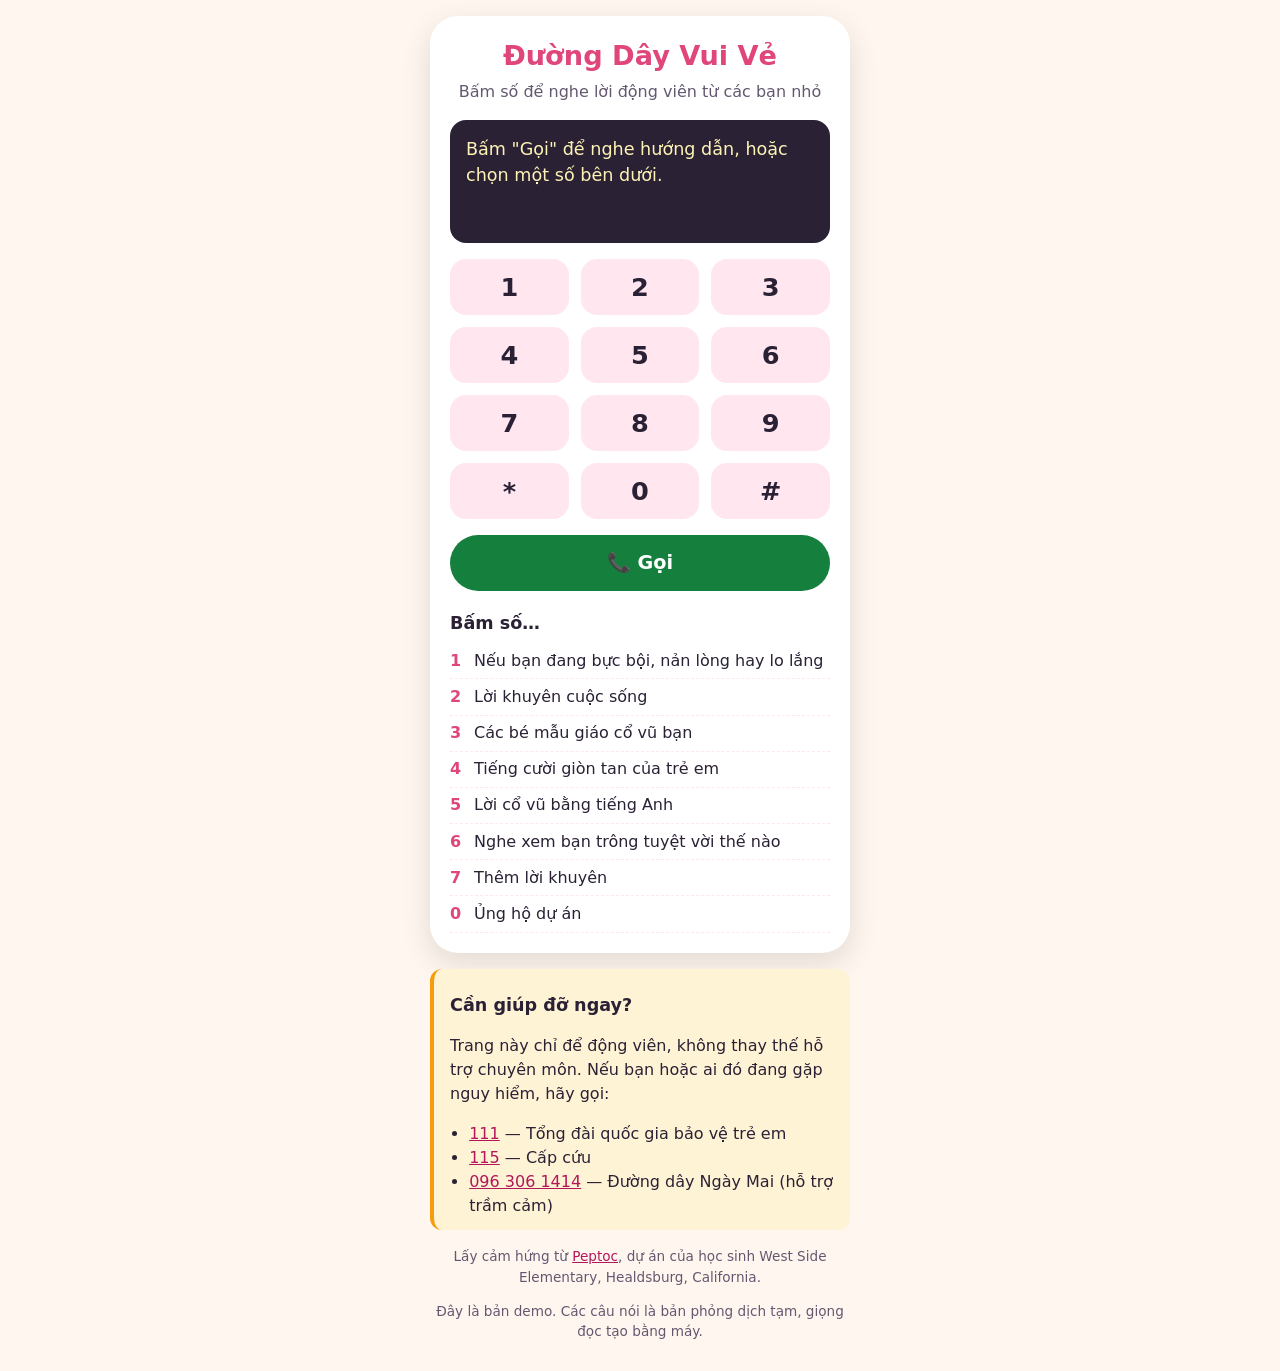
==== web/index.html @ e3908cfa "Tasks 3-4: web UI (html/css/js) and headless smoke test" ====
<!doctype html>
<html lang="vi">
<head>
  <meta charset="utf-8">
  <meta name="viewport" content="width=device-width, initial-scale=1">
  <meta name="description" content="Bấm số để nghe lời động viên từ các bạn nhỏ.">
  <title>Đang tải…</title>
  <link rel="stylesheet" href="style.css">
  <script src="app.js" defer></script>
</head>
<body>
  <main class="phone">
    <header>
      <h1 id="brand">…</h1>
      <p class="tag">Bấm số để nghe lời động viên từ các bạn nhỏ</p>
    </header>

    <div id="screen" class="screen" aria-live="polite">Bấm "Gọi" để nghe hướng dẫn, hoặc chọn một số bên dưới.</div>

    <div id="keypad" class="keypad" role="group" aria-label="Bàn phím số"></div>
    <button id="call" class="call" type="button">📞 Gọi</button>

    <section aria-labelledby="menu-title">
      <h2 id="menu-title">Bấm số…</h2>
      <ol id="menu" class="menu"></ol>
    </section>
  </main>

  <aside class="help" aria-labelledby="help-title">
    <h2 id="help-title">Cần giúp đỡ ngay?</h2>
    <p>Trang này chỉ để động viên, không thay thế hỗ trợ chuyên môn. Nếu bạn hoặc ai đó đang gặp nguy hiểm, hãy gọi:</p>
    <ul id="help"></ul>
  </aside>

  <footer>
    <p>Lấy cảm hứng từ <a href="https://www.peptoc.org/hotline" rel="noopener">Peptoc</a>, dự án của học sinh West Side Elementary, Healdsburg, California.</p>
    <p>Đây là bản demo. Các câu nói là bản phỏng dịch tạm, giọng đọc tạo bằng máy.</p>
  </footer>
</body>
</html>
---- web/style.css ----
:root {
  --bg: #fff7ef;
  --card: #ffffff;
  --ink: #2b2135;
  --muted: #645870;
  --accent: #e0457b;
  --link: #b3175a;
  --key: #ffe6ef;
  --key-ink: #2b2135;
  --screen: #2b2135;
  --screen-ink: #fdf3b5;
  --call: #15803d;
  --ring: #f59e0b;
  --help-bg: #fff3d6;
}

@media (prefers-color-scheme: dark) {
  :root {
    --bg: #17121d;
    --card: #231b2b;
    --ink: #f4eef8;
    --muted: #b9adc4;
    --accent: #ff7aa6;
    --link: #ff9fc0;
    --key: #3a2f47;
    --key-ink: #f4eef8;
    --screen: #0e0b12;
    --help-bg: #33280f;
  }
}

* { box-sizing: border-box; }

body {
  margin: 0;
  padding: 16px;
  background: var(--bg);
  color: var(--ink);
  font-family: system-ui, -apple-system, "Segoe UI", Roboto, sans-serif;
  line-height: 1.5;
}

.phone, .help, footer { max-width: 420px; margin: 0 auto; }

.phone {
  background: var(--card);
  border-radius: 28px;
  padding: 20px;
  box-shadow: 0 10px 30px rgb(0 0 0 / 0.12);
}

h1 { margin: 0; font-size: 1.7rem; color: var(--accent); text-align: center; }
h2 { font-size: 1.1rem; margin: 1.2rem 0 0.4rem; }
.tag { margin: 0.2rem 0 1rem; text-align: center; color: var(--muted); }

.screen {
  min-height: 7em;
  padding: 16px;
  border-radius: 16px;
  background: var(--screen);
  color: var(--screen-ink);
  font-size: 1.1rem;
  white-space: pre-line;
}

.keypad {
  display: grid;
  grid-template-columns: repeat(3, 1fr);
  gap: 12px;
  margin: 16px 0;
}

.keypad button, .call {
  min-height: 56px;
  border: 0;
  cursor: pointer;
  font: inherit;
  font-weight: 700;
  touch-action: manipulation;
}

.keypad button {
  border-radius: 16px;
  background: var(--key);
  color: var(--key-ink);
  font-size: 1.6rem;
}

.keypad button:active, .call:active { transform: scale(0.95); }

.call {
  width: 100%;
  border-radius: 999px;
  background: var(--call);
  color: #fff;
  font-size: 1.2rem;
}

button:focus-visible, a:focus-visible { outline: 3px solid var(--ring); outline-offset: 2px; }

.menu { list-style: none; margin: 0; padding: 0; }
.menu li { display: grid; grid-template-columns: 1.5em 1fr; padding: 0.35rem 0; border-bottom: 1px dashed var(--key); }
.menu b { color: var(--accent); }

.help {
  margin-top: 16px;
  padding: 4px 16px 12px;
  border-left: 4px solid var(--ring);
  border-radius: 12px;
  background: var(--help-bg);
}
.help ul { padding-left: 1.2em; margin: 0; }

footer { margin-top: 16px; font-size: 0.85rem; color: var(--muted); text-align: center; }
a { color: var(--link); }
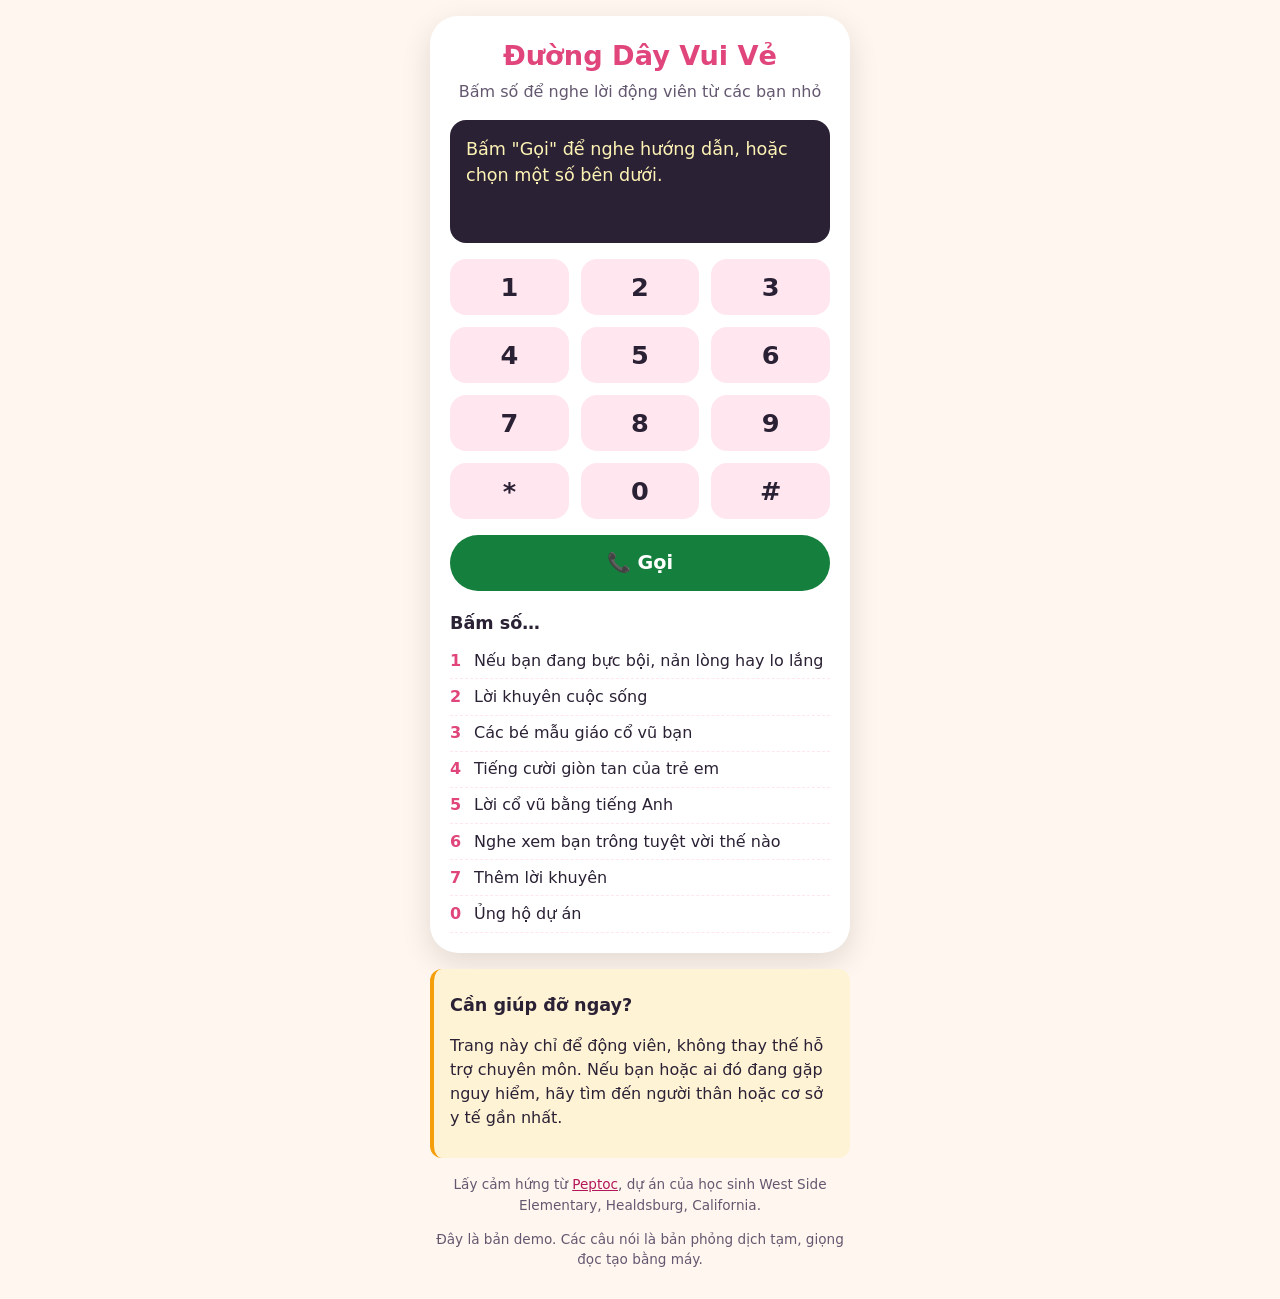
==== commit 65b57eb6: "Remove all phone numbers from the page" ====
--- a/web/index.html
+++ b/web/index.html
@@ -28,8 +28,7 @@
 
   <aside class="help" aria-labelledby="help-title">
     <h2 id="help-title">Cần giúp đỡ ngay?</h2>
-    <p>Trang này chỉ để động viên, không thay thế hỗ trợ chuyên môn. Nếu bạn hoặc ai đó đang gặp nguy hiểm, hãy gọi:</p>
-    <ul id="help"></ul>
+    <p>Trang này chỉ để động viên, không thay thế hỗ trợ chuyên môn. Nếu bạn hoặc ai đó đang gặp nguy hiểm, hãy tìm đến người thân hoặc cơ sở y tế gần nhất.</p>
   </aside>
 
   <footer>
--- a/web/style.css
+++ b/web/style.css
@@ -109,7 +109,6 @@
   border-radius: 12px;
   background: var(--help-bg);
 }
-.help ul { padding-left: 1.2em; margin: 0; }
 
 footer { margin-top: 16px; font-size: 0.85rem; color: var(--muted); text-align: center; }
 a { color: var(--link); }
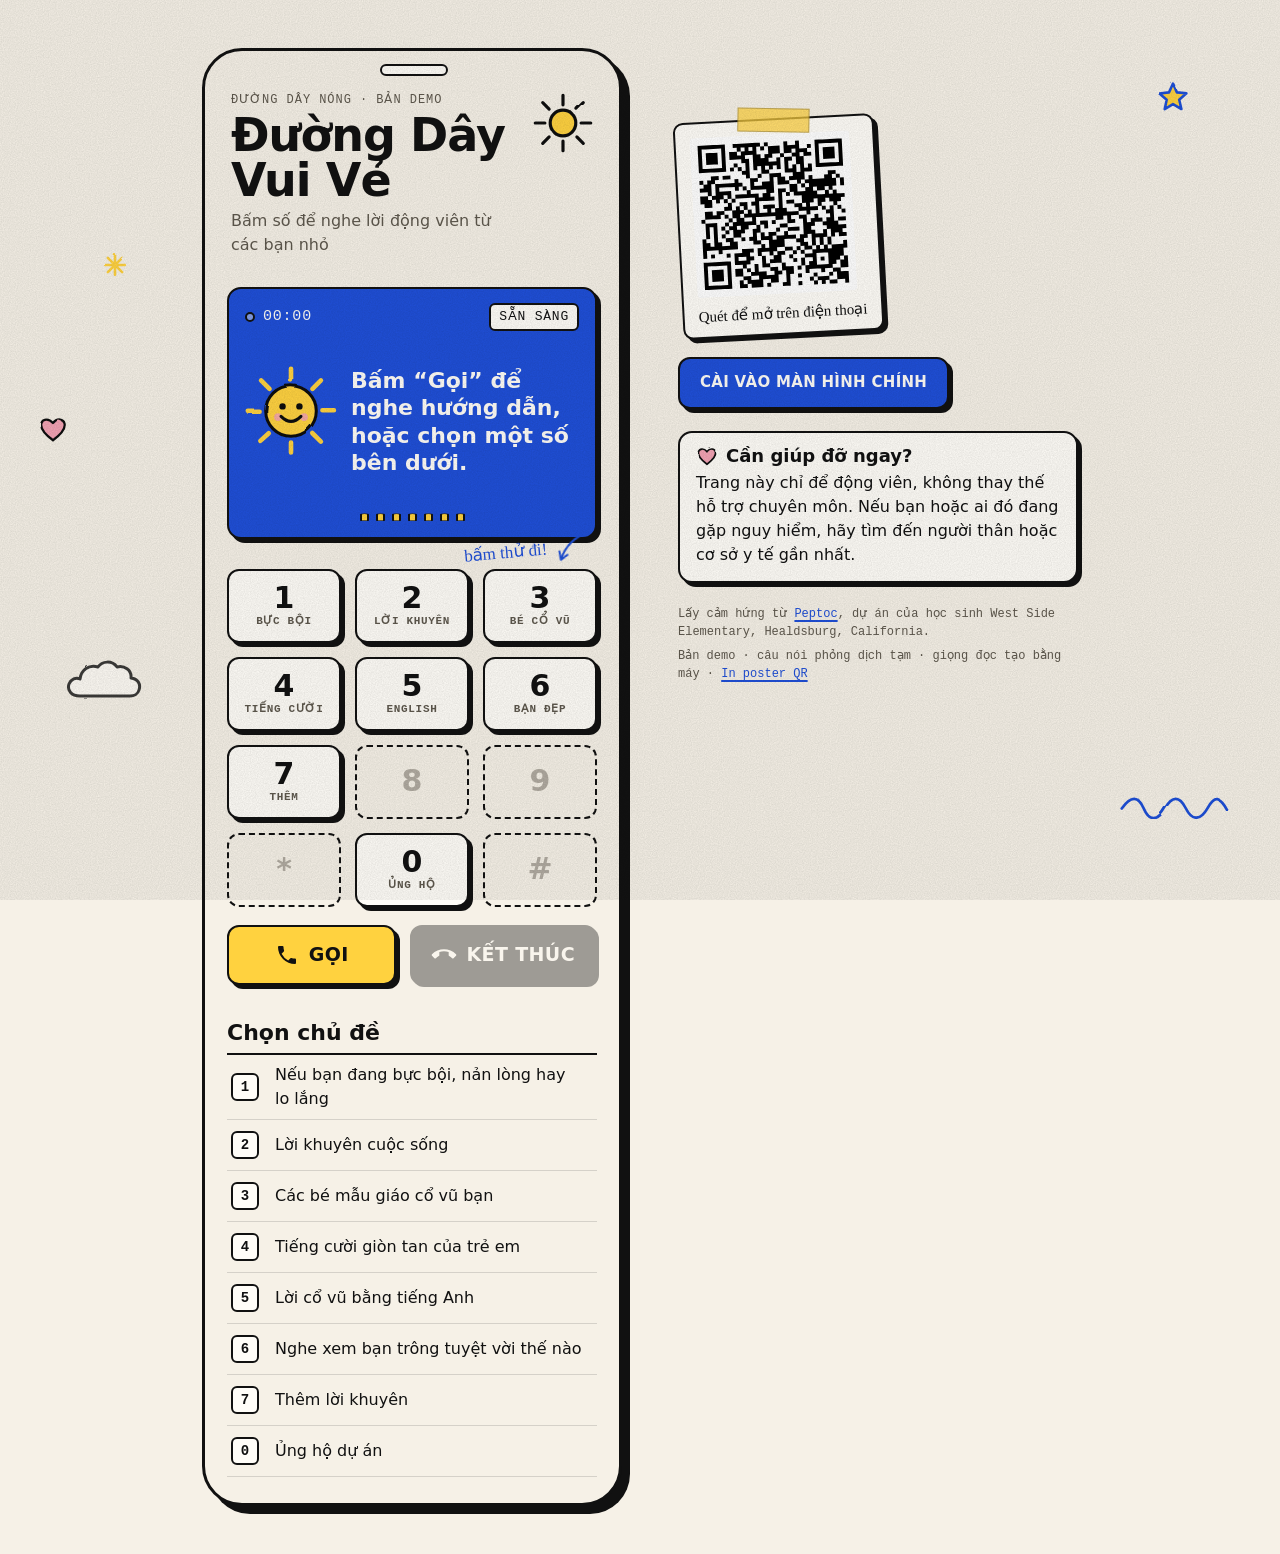
==== commit 0e4a26a0: "UI refresh: hand-made neo-brutalist/risograph look in blue, call states and motion, PWA, QR poster" ====
--- a/web/index.html
+++ b/web/index.html
@@ -2,38 +2,114 @@
 <html lang="vi">
 <head>
   <meta charset="utf-8">
-  <meta name="viewport" content="width=device-width, initial-scale=1">
+  <meta name="viewport" content="width=device-width, initial-scale=1, viewport-fit=cover">
   <meta name="description" content="Bấm số để nghe lời động viên từ các bạn nhỏ.">
+  <meta name="theme-color" content="#1F4FD8">
+  <meta name="apple-mobile-web-app-capable" content="yes">
+  <meta name="apple-mobile-web-app-title" content="Vui Vẻ">
   <title>Đang tải…</title>
+  <link rel="manifest" href="manifest.webmanifest">
+  <link rel="icon" href="icons/icon-192.png" type="image/png">
+  <link rel="apple-touch-icon" href="icons/apple-touch-icon.png">
   <link rel="stylesheet" href="style.css">
   <script src="app.js" defer></script>
 </head>
-<body>
-  <main class="phone">
-    <header>
-      <h1 id="brand">…</h1>
-      <p class="tag">Bấm số để nghe lời động viên từ các bạn nhỏ</p>
-    </header>
+<body data-state="idle">
+  <!-- Shared SVG filter: makes clean vector strokes wobble like a marker drawing. -->
+  <svg width="0" height="0" style="position:absolute" aria-hidden="true">
+    <filter id="rough"><feTurbulence type="fractalNoise" baseFrequency="0.035" numOctaves="2" seed="7"/><feDisplacementMap in="SourceGraphic" scale="2.6"/></filter>
+  </svg>
 
-    <div id="screen" class="screen" aria-live="polite">Bấm "Gọi" để nghe hướng dẫn, hoặc chọn một số bên dưới.</div>
+  <div class="doodles" aria-hidden="true">
+    <svg class="dd d-star" viewBox="0 0 40 40"><path d="M20 3l4.6 10.4 11.2 1.1-8.5 7.5 2.6 11-9.9-5.8-9.8 5.9 2.4-11.1L4 14.6l11.3-1.2z"/></svg>
+    <svg class="dd d-heart" viewBox="0 0 40 40"><path d="M20 35C8 26 3 19 4.5 12.5 6 6.5 14 5 20 12c5.5-7.2 14-5.4 15.4.6C37 19.4 31.6 26.3 20 35z"/></svg>
+    <svg class="dd d-squiggle" viewBox="0 0 120 30"><path d="M3 18c10-14 18-14 24 0s15 14 23 0 16-14 23 0 16 13 24-1 13-11 20 2"/></svg>
+    <svg class="dd d-star2" viewBox="0 0 40 40"><path d="M20 5v30M5 20h30M9 9l22 22M31 9L9 31"/></svg>
+    <svg class="dd d-cloud" viewBox="0 0 80 44"><path d="M16 38c-9 0-13-6-11-12 2-5 7-7 11-5 1-9 9-15 18-12 4-6 14-7 19 0 7-2 15 3 14 11 7 1 10 6 8 12-1 4-5 6-9 6z"/></svg>
+  </div>
+  <div class="grain" aria-hidden="true"></div>
+  <div id="fx" aria-hidden="true"></div>
 
-    <div id="keypad" class="keypad" role="group" aria-label="Bàn phím số"></div>
-    <button id="call" class="call" type="button">📞 Gọi</button>
+  <div class="layout">
+    <main class="app">
+      <header class="mast">
+        <p class="kicker mono">Đường dây nóng · bản demo</p>
+        <h1 id="brand">…</h1>
+        <p class="tag">Bấm số để nghe lời động viên từ các bạn nhỏ</p>
+        <svg class="mast-sun" viewBox="0 0 60 60" aria-hidden="true"><circle cx="30" cy="30" r="12"/><path d="M30 4v9M30 47v9M4 30h9M47 30h9M11 11l6 6M43 43l6 6M11 49l6-6M43 17l6-6"/></svg>
+      </header>
 
-    <section aria-labelledby="menu-title">
-      <h2 id="menu-title">Bấm số…</h2>
-      <ol id="menu" class="menu"></ol>
-    </section>
-  </main>
+      <section class="call panel" aria-label="Màn hình cuộc gọi">
+        <div class="onair" aria-hidden="true"></div>
+        <div class="call-top mono">
+          <span class="rec"><i aria-hidden="true"></i><span id="timer">00:00</span></span>
+          <span id="status" class="status">Sẵn sàng</span>
+        </div>
+        <div class="caller">
+          <div class="mascot" aria-hidden="true">
+            <span class="ring"></span><span class="ring r2"></span>
+            <svg class="sun" viewBox="0 0 120 120">
+              <g class="rays"><path d="M60 5v15M60 101v13M5 61h14M101 59h15M21 20l11 11M89 90l10 10M20 99l11-10M88 31l11-11"/></g>
+              <g class="face">
+                <circle class="disc" cx="60" cy="60" r="33"/>
+                <circle class="cheek" cx="43" cy="68" r="5"/><circle class="cheek" cx="77" cy="68" r="5"/>
+                <g class="eyes"><circle cx="49" cy="54" r="4.2"/><circle cx="71" cy="54" r="4.2"/></g>
+                <path class="mouth" d="M47 67q13 13 26 0"/>
+              </g>
+            </svg>
+          </div>
+          <div class="said">
+            <p id="topic" class="topic mono"></p>
+            <p id="screen" class="caption" aria-live="polite">Bấm “Gọi” để nghe hướng dẫn, hoặc chọn một số bên dưới.</p>
+          </div>
+        </div>
+        <div class="wave" aria-hidden="true"><i></i><i></i><i></i><i></i><i></i><i></i><i></i></div>
+      </section>
 
-  <aside class="help" aria-labelledby="help-title">
-    <h2 id="help-title">Cần giúp đỡ ngay?</h2>
-    <p>Trang này chỉ để động viên, không thay thế hỗ trợ chuyên môn. Nếu bạn hoặc ai đó đang gặp nguy hiểm, hãy tìm đến người thân hoặc cơ sở y tế gần nhất.</p>
-  </aside>
+      <section class="pad" aria-label="Bàn phím">
+        <p class="hint hand" aria-hidden="true">bấm thử đi!
+          <svg viewBox="0 0 60 40"><path d="M4 6c18 2 34 10 44 26M48 32l-1-11M48 32l-10-4"/></svg>
+        </p>
+        <div id="keypad" class="keypad" role="group" aria-label="Bàn phím số"></div>
+        <div class="actions">
+          <button id="call" class="btn call-btn" type="button">
+            <svg viewBox="0 0 24 24" aria-hidden="true"><path d="M6.6 10.8a15.1 15.1 0 0 0 6.6 6.6l2.2-2.2a1 1 0 0 1 1-.25c1.1.37 2.3.57 3.6.57a1 1 0 0 1 1 1V20a1 1 0 0 1-1 1A17 17 0 0 1 3 4a1 1 0 0 1 1-1h3.5a1 1 0 0 1 1 1c0 1.25.2 2.45.57 3.57a1 1 0 0 1-.25 1z"/></svg>
+            <span>Gọi</span>
+          </button>
+          <button id="end" class="btn end-btn" type="button" disabled>
+            <svg viewBox="0 0 24 24" aria-hidden="true"><path d="M6.6 10.8a15.1 15.1 0 0 0 6.6 6.6l2.2-2.2a1 1 0 0 1 1-.25c1.1.37 2.3.57 3.6.57a1 1 0 0 1 1 1V20a1 1 0 0 1-1 1A17 17 0 0 1 3 4a1 1 0 0 1 1-1h3.5a1 1 0 0 1 1 1c0 1.25.2 2.45.57 3.57a1 1 0 0 1-.25 1z"/></svg>
+            <span>Kết thúc</span>
+          </button>
+        </div>
+      </section>
 
-  <footer>
-    <p>Lấy cảm hứng từ <a href="https://www.peptoc.org/hotline" rel="noopener">Peptoc</a>, dự án của học sinh West Side Elementary, Healdsburg, California.</p>
-    <p>Đây là bản demo. Các câu nói là bản phỏng dịch tạm, giọng đọc tạo bằng máy.</p>
-  </footer>
+      <section class="topics" aria-labelledby="topics-title">
+        <h2 id="topics-title">Chọn chủ đề</h2>
+        <ol id="menu" class="menu"></ol>
+      </section>
+    </main>
+
+    <aside class="side">
+      <section class="qr sticker" aria-labelledby="qr-title">
+        <img src="qr.svg" width="160" height="160" alt="Mã QR mở trang Đường Dây Vui Vẻ">
+        <p id="qr-title" class="hand">Quét để mở trên điện thoại</p>
+      </section>
+
+      <div class="install">
+        <button id="install" class="btn install-btn" type="button" hidden>Cài vào màn hình chính</button>
+        <p id="ios-hint" class="ios-hint" hidden>Trên iPhone: bấm <b>Chia sẻ</b> → <b>Thêm vào MH chính</b> để dùng như một app.</p>
+      </div>
+
+      <section class="help panel" aria-labelledby="help-title">
+        <h2 id="help-title"><svg class="heart" viewBox="0 0 40 40" aria-hidden="true"><path d="M20 35C8 26 3 19 4.5 12.5 6 6.5 14 5 20 12c5.5-7.2 14-5.4 15.4.6C37 19.4 31.6 26.3 20 35z"/></svg>Cần giúp đỡ ngay?</h2>
+        <p>Trang này chỉ để động viên, không thay thế hỗ trợ chuyên môn. Nếu bạn hoặc ai đó đang gặp nguy hiểm, hãy tìm đến người thân hoặc cơ sở y tế gần nhất.</p>
+      </section>
+
+      <footer class="mono">
+        <p>Lấy cảm hứng từ <a href="https://www.peptoc.org/hotline" rel="noopener">Peptoc</a>, dự án của học sinh West Side Elementary, Healdsburg, California.</p>
+        <p>Bản demo · câu nói phỏng dịch tạm · giọng đọc tạo bằng máy · <a href="poster.html">In poster QR</a></p>
+      </footer>
+    </aside>
+  </div>
 </body>
 </html>
--- a/web/style.css
+++ b/web/style.css
@@ -1,114 +1,416 @@
+/* Style: neo-brutalist (Gumroad-like) × two-ink risograph zine. Flat ink, hard shadows, no blur/gradients. */
 :root {
-  --bg: #fff7ef;
-  --card: #ffffff;
-  --ink: #2b2135;
-  --muted: #645870;
-  --accent: #e0457b;
-  --link: #b3175a;
-  --key: #ffe6ef;
-  --key-ink: #2b2135;
-  --screen: #2b2135;
-  --screen-ink: #fdf3b5;
-  --call: #15803d;
-  --ring: #f59e0b;
-  --help-bg: #fff3d6;
+  --paper: #F6F1E7;
+  --card: #FFFDF8;
+  --ink: #111111;
+  --muted: #5E584D;
+  --blue: #1F4FD8;
+  --blue-deep: #173CA6;
+  --yellow: #FFD23F;
+  --pink: #F4A3B4;
+  --rule: rgba(17, 17, 17, 0.14);
+  --shadow: #111111;
+  --on-blue: #FFFDF8;
+  --hard: 4px 4px 0 var(--shadow);
+  --spring: cubic-bezier(0.3, 1.7, 0.5, 1);
+  --display: "Arial Black", "Segoe UI Black", "Helvetica Neue", system-ui, sans-serif;
+  --body: system-ui, -apple-system, "Segoe UI", Roboto, "Helvetica Neue", sans-serif;
+  --mono: ui-monospace, "Cascadia Mono", "SF Mono", Consolas, Menlo, monospace;
+  --hand: "Segoe Print", "Bradley Hand", "Noteworthy", "Comic Sans MS", cursive;
+  color-scheme: light;
 }
 
 @media (prefers-color-scheme: dark) {
   :root {
-    --bg: #17121d;
-    --card: #231b2b;
-    --ink: #f4eef8;
-    --muted: #b9adc4;
-    --accent: #ff7aa6;
-    --link: #ff9fc0;
-    --key: #3a2f47;
-    --key-ink: #f4eef8;
-    --screen: #0e0b12;
-    --help-bg: #33280f;
+    --paper: #14161B;
+    --card: #1D2028;
+    --ink: #F3EEE4;
+    --muted: #B7AFA2;
+    --blue: #3D6BF2;
+    --blue-deep: #2B55D6;
+    --rule: rgba(243, 238, 228, 0.16);
+    --shadow: #5A6070; /* black would vanish on the dark paper; keep the hard offset visible */
+    --pink: #E58FA3;
+    color-scheme: dark;
   }
 }
 
 * { box-sizing: border-box; }
+
+html { -webkit-text-size-adjust: 100%; }
 
 body {
   margin: 0;
-  padding: 16px;
-  background: var(--bg);
+  min-height: 100vh;
+  background: var(--paper);
   color: var(--ink);
-  font-family: system-ui, -apple-system, "Segoe UI", Roboto, sans-serif;
-  line-height: 1.5;
-}
-
-.phone, .help, footer { max-width: 420px; margin: 0 auto; }
-
-.phone {
+  font: 16px/1.5 var(--body);
+  overflow-x: hidden;
+}
+
+.mono { font-family: var(--mono); }
+.hand { font-family: var(--hand); }
+a { color: var(--blue); text-underline-offset: 3px; text-decoration-thickness: 2px; }
+@media (prefers-color-scheme: dark) { a { color: #8FB0FF; } }
+
+/* ---------- texture & background doodles ---------- */
+.grain {
+  position: fixed; inset: 0; pointer-events: none; z-index: 50; opacity: 0.22; mix-blend-mode: multiply;
+  background-image: url("data:image/svg+xml;utf8,<svg xmlns='http://www.w3.org/2000/svg' width='180' height='180'><filter id='n'><feTurbulence type='fractalNoise' baseFrequency='.85' numOctaves='2' stitchTiles='stitch'/><feColorMatrix values='0 0 0 0 0 0 0 0 0 0 0 0 0 0 0 0 0 0 .55 0'/></filter><rect width='100%25' height='100%25' filter='url(%23n)'/></svg>");
+}
+@media (prefers-color-scheme: dark) { .grain { mix-blend-mode: screen; opacity: 0.08; } }
+
+.doodles { position: fixed; inset: 0; pointer-events: none; z-index: 0; overflow: hidden; }
+.dd { position: absolute; filter: url(#rough); fill: none; stroke-width: 3; stroke-linecap: round; stroke-linejoin: round; }
+.d-star { width: 34px; top: 9%; right: 7%; stroke: var(--blue); fill: var(--yellow); }
+.d-heart { width: 30px; top: 46%; left: 3%; stroke: var(--ink); fill: var(--pink); }
+.d-squiggle { width: 110px; bottom: 9%; right: 4%; stroke: var(--blue); }
+.d-star2 { width: 26px; top: 28%; left: 8%; stroke: var(--yellow); stroke-width: 4; }
+.d-cloud { width: 80px; bottom: 22%; left: 5%; stroke: var(--ink); fill: var(--card); opacity: 0.8; }
+/* phones have no free margin: only the star that sits beside the masthead sun survives */
+@media (max-width: 899px) { .d-heart, .d-squiggle, .d-star2, .d-cloud { display: none; } }
+
+/* ---------- layout ---------- */
+.layout {
+  position: relative; z-index: 1;
+  max-width: 440px; margin: 0 auto;
+  padding: 18px 16px 40px;
+  display: grid; gap: 28px;
+}
+.app { display: grid; gap: 30px; }
+
+.panel {
   background: var(--card);
-  border-radius: 28px;
-  padding: 20px;
-  box-shadow: 0 10px 30px rgb(0 0 0 / 0.12);
-}
-
-h1 { margin: 0; font-size: 1.7rem; color: var(--accent); text-align: center; }
-h2 { font-size: 1.1rem; margin: 1.2rem 0 0.4rem; }
-.tag { margin: 0.2rem 0 1rem; text-align: center; color: var(--muted); }
-
-.screen {
-  min-height: 7em;
-  padding: 16px;
-  border-radius: 16px;
-  background: var(--screen);
-  color: var(--screen-ink);
-  font-size: 1.1rem;
-  white-space: pre-line;
-}
-
-.keypad {
-  display: grid;
-  grid-template-columns: repeat(3, 1fr);
-  gap: 12px;
-  margin: 16px 0;
-}
-
-.keypad button, .call {
-  min-height: 56px;
-  border: 0;
-  cursor: pointer;
-  font: inherit;
-  font-weight: 700;
-  touch-action: manipulation;
-}
-
-.keypad button {
-  border-radius: 16px;
-  background: var(--key);
-  color: var(--key-ink);
-  font-size: 1.6rem;
-}
-
-.keypad button:active, .call:active { transform: scale(0.95); }
-
+  border: 2px solid var(--ink);
+  border-radius: 14px;
+  box-shadow: var(--hard);
+}
+
+/* ---------- masthead ---------- */
+.mast { position: relative; padding: 6px 4px 0; }
+.kicker { margin: 0; font-size: 12px; letter-spacing: 0.08em; text-transform: uppercase; color: var(--muted); }
+.mast h1 {
+  margin: 4px 0 6px; max-width: 9ch;
+  font: 900 clamp(34px, 10vw, 46px)/0.98 var(--display); letter-spacing: -0.02em;
+}
+.tag { margin: 0; max-width: 26ch; color: var(--muted); }
+.mast-sun {
+  position: absolute; right: 2px; top: 6px; width: 64px; filter: url(#rough);
+  fill: var(--yellow); stroke: var(--ink); stroke-width: 3; stroke-linecap: round;
+}
+
+/* ---------- call panel ---------- */
 .call {
-  width: 100%;
-  border-radius: 999px;
-  background: var(--call);
-  color: #fff;
-  font-size: 1.2rem;
-}
-
-button:focus-visible, a:focus-visible { outline: 3px solid var(--ring); outline-offset: 2px; }
-
-.menu { list-style: none; margin: 0; padding: 0; }
-.menu li { display: grid; grid-template-columns: 1.5em 1fr; padding: 0.35rem 0; border-bottom: 1px dashed var(--key); }
-.menu b { color: var(--accent); }
-
-.help {
-  margin-top: 16px;
-  padding: 4px 16px 12px;
-  border-left: 4px solid var(--ring);
-  border-radius: 12px;
-  background: var(--help-bg);
-}
-
-footer { margin-top: 16px; font-size: 0.85rem; color: var(--muted); text-align: center; }
-a { color: var(--link); }
+  position: relative; overflow: hidden;
+  background: var(--blue); color: var(--on-blue);
+  padding: 14px 16px 16px;
+}
+.onair { position: absolute; left: 0; right: 0; top: 0; height: 5px; background: var(--yellow); transform: scaleX(0); transform-origin: left; }
+body[data-state="playing"] .onair { transform: scaleX(1); }
+body[data-state="playing"] .rec i { background: #FF4D3D; }
+body[data-state="ended"] .status::after { content: " ✓"; display: inline-block; }
+.call-top { display: flex; justify-content: space-between; align-items: center; gap: 12px; font-size: 13px; letter-spacing: 0.06em; text-transform: uppercase; }
+.rec { display: inline-flex; align-items: center; gap: 8px; font-variant-numeric: tabular-nums; font-size: 15px; }
+.rec i { width: 10px; height: 10px; border-radius: 50%; background: rgba(255, 253, 248, 0.45); border: 2px solid var(--ink); }
+.status { border: 2px solid var(--ink); background: var(--card); color: var(--ink); padding: 2px 8px; border-radius: 6px; white-space: nowrap; }
+
+.caller { display: grid; grid-template-columns: 92px 1fr; gap: 14px; align-items: center; margin: 14px 0 10px; }
+.mascot { position: relative; width: 92px; height: 92px; }
+.ring { position: absolute; inset: 10px; border: 3px solid var(--yellow); border-radius: 50%; opacity: 0; }
+.sun { position: relative; width: 100%; height: 100%; filter: url(#rough); overflow: visible; }
+.sun .rays path { stroke: var(--yellow); stroke-width: 6; stroke-linecap: round; fill: none; }
+.sun .disc { fill: var(--yellow); stroke: var(--ink); stroke-width: 4; }
+.sun .cheek { fill: var(--pink); opacity: 0.85; }
+.sun .eyes circle { fill: var(--ink); }
+.sun .mouth { fill: none; stroke: var(--ink); stroke-width: 4; stroke-linecap: round; }
+.sun .rays, .sun .face, .sun .eyes, .sun .mouth { transform-box: fill-box; transform-origin: center; }
+.sun .rays { transform-box: view-box; transform-origin: 60px 60px; }
+
+.said { min-width: 0; }
+.topic { margin: 0 0 4px; font-size: 12px; letter-spacing: 0.05em; text-transform: uppercase; color: var(--on-blue); min-height: 1.5em; }
+.caption {
+  margin: 0; white-space: pre-line;
+  font: 800 22px/1.25 var(--body); color: var(--on-blue);
+}
+.caption.long { font-size: 15px; font-weight: 600; line-height: 1.45; }
+/* yellow on blue only passes AA as large text, so long (small) captions stay white */
+body[data-state="playing"] .caption:not(.long) { color: var(--yellow); }
+
+.wave { display: flex; align-items: flex-end; justify-content: center; gap: 7px; height: 34px; }
+.wave i {
+  width: 9px; height: 100%; border-radius: 5px 5px 3px 3px;
+  background: var(--yellow); border: 2px solid var(--ink);
+  transform: scaleY(0.22); transform-origin: bottom;
+  transition: transform 0.45s ease-out;
+}
+
+/* ---------- keypad ---------- */
+.pad { position: relative; }
+.hint { position: absolute; right: 2px; top: -34px; margin: 0; font-size: 17px; color: var(--blue); transform: rotate(-5deg); display: flex; align-items: center; gap: 2px; pointer-events: none; }
+.hint svg { width: 46px; height: 32px; fill: none; stroke: var(--blue); stroke-width: 2.6; stroke-linecap: round; filter: url(#rough); transform: scaleX(-1) rotate(10deg); }
+@media (prefers-color-scheme: dark) { .hint, .hint svg { color: #8FB0FF; stroke: #8FB0FF; } }
+body.touched .hint { opacity: 0; transform: rotate(-5deg) translateY(-6px); transition: opacity 0.4s, transform 0.4s; }
+
+.keypad { display: grid; grid-template-columns: repeat(3, 1fr); gap: 14px; }
+.key {
+  position: relative; overflow: hidden;
+  min-height: 74px; padding: 6px 4px;
+  display: grid; place-content: center; gap: 2px;
+  background: var(--card); color: var(--ink);
+  border: 2px solid var(--ink); border-radius: 12px;
+  box-shadow: var(--hard);
+  font: inherit; cursor: pointer;
+  touch-action: manipulation; -webkit-tap-highlight-color: transparent; user-select: none;
+  transition: transform 0.22s var(--spring), box-shadow 0.22s var(--spring), background-color 0.2s;
+}
+.key .digit { font: 900 30px/1 var(--display); }
+.key .short { font: 700 11px/1.2 var(--mono); letter-spacing: 0.06em; text-transform: uppercase; color: var(--muted); }
+.key.empty { background: transparent; border-style: dashed; box-shadow: none; color: var(--muted); cursor: not-allowed; }
+.key.empty .digit { opacity: 0.45; }
+.key.active { background: var(--yellow); }
+.key.active .short { color: var(--ink); }
+@media (hover: hover) {
+  .key:not(.empty):hover { transform: translate(-1px, -1px); box-shadow: 5px 5px 0 var(--shadow); }
+}
+.key:not(.empty):active, .key.pressed:not(.empty) {
+  transform: translate(4px, 4px); box-shadow: 0 0 0 var(--shadow);
+  transition-duration: 0.06s; transition-timing-function: ease-out;
+}
+
+.ripple { position: absolute; border-radius: 50%; background: var(--yellow); opacity: 0.55; pointer-events: none; transform: scale(0); }
+.key.active .ripple { background: var(--card); }
+.key > span:not(.ripple) { position: relative; }
+
+/* ---------- call / end buttons ---------- */
+.actions { display: grid; grid-template-columns: 1fr auto; gap: 14px; margin-top: 18px; }
+.btn {
+  position: relative; min-height: 60px; padding: 0 20px;
+  display: inline-flex; align-items: center; justify-content: center; gap: 10px;
+  border: 2px solid var(--ink); border-radius: 12px; box-shadow: var(--hard);
+  font: 900 19px/1 var(--display); letter-spacing: 0.02em; text-transform: uppercase;
+  cursor: pointer; touch-action: manipulation; -webkit-tap-highlight-color: transparent;
+  transition: transform 0.22s var(--spring), box-shadow 0.22s var(--spring), opacity 0.3s, background-color 0.2s;
+}
+.btn svg { width: 24px; height: 24px; fill: currentColor; transition: transform 0.35s var(--spring); }
+.btn:not(:disabled):active { transform: translate(4px, 4px); box-shadow: 0 0 0 var(--shadow); transition-duration: 0.06s; }
+.call-btn { background: var(--yellow); color: #111; }
+.call-btn::after {
+  content: ""; position: absolute; inset: -2px; border: 2px solid var(--ink); border-radius: 13px;
+  opacity: 0; pointer-events: none;
+}
+.end-btn { background: #111; color: #FFFDF8; }
+@media (prefers-color-scheme: dark) { .end-btn { background: #B42318; } }
+.end-btn svg { transform: rotate(135deg); }
+.end-btn:disabled { opacity: 0.38; cursor: default; box-shadow: 2px 2px 0 var(--shadow); }
+@media (hover: hover) {
+  .call-btn:hover svg { animation: wiggle 0.5s ease-in-out; }
+  .end-btn:not(:disabled):hover svg { transform: rotate(225deg); }
+  .btn:not(:disabled):hover { transform: translate(-1px, -1px); box-shadow: 5px 5px 0 var(--shadow); }
+}
+
+/* ---------- topic list (notebook) ---------- */
+.topics h2 { margin: 6px 0 8px; font: 900 22px/1.1 var(--display); }
+.menu {
+  list-style: none; margin: 0; padding: 0;
+  border-top: 2px solid var(--ink);
+}
+.menu li { border-bottom: 1px solid var(--rule); }
+.menu button {
+  position: relative; width: 100%; min-height: 50px; padding: 8px 4px;
+  display: grid; grid-template-columns: 34px 1fr auto; align-items: center; gap: 10px;
+  background: none; border: 0; color: var(--ink); text-align: left; font: inherit; cursor: pointer;
+  transition: transform 0.25s var(--spring);
+}
+.menu .num {
+  display: grid; place-items: center; width: 28px; height: 28px;
+  border: 2px solid var(--ink); border-radius: 6px; background: var(--card);
+  font: 800 14px/1 var(--mono); transition: background-color 0.25s;
+}
+.menu .label { position: relative; z-index: 0; }
+.menu .label::before {
+  /* marker swipe behind the active label */
+  content: ""; position: absolute; z-index: -1; left: -4px; right: -6px; top: 18%; bottom: 8%;
+  background: var(--yellow); border-radius: 3px 10px 4px 12px / 9px 3px 11px 4px;
+  transform: scaleX(0); transform-origin: left; transition: transform 0.35s ease-out;
+}
+.menu .now { display: none; font: 15px/1 var(--hand); color: var(--blue); transform: rotate(-4deg); white-space: nowrap; }
+.menu .now i { display: inline-block; width: 3px; height: 12px; margin-right: 2px; background: currentColor; border-radius: 1px; transform: scaleY(0.6); transform-origin: bottom; }
+.menu .now i:nth-child(3) { margin-right: 6px; }
+@media (prefers-color-scheme: dark) { .menu .now { color: #8FB0FF; } }
+.menu button.active .label::before { transform: scaleX(1); }
+.menu button.active .label { color: #111; }
+.menu button.active .num { background: var(--yellow); color: #111; }
+.menu button.active .now { display: inline-block; }
+@media (hover: hover) { .menu button:hover { transform: translateX(4px); } }
+
+/* ---------- side column ---------- */
+.side { display: grid; gap: 22px; align-content: start; }
+.sticker {
+  position: relative; justify-self: center; display: none;
+  padding: 14px 14px 8px; background: var(--card);
+  border: 2px solid var(--ink); border-radius: 10px; box-shadow: var(--hard);
+  transform: rotate(-3deg); text-align: center;
+  transition: transform 0.35s var(--spring);
+}
+.sticker::before {
+  /* strip of masking tape */
+  content: ""; position: absolute; left: 50%; top: -12px; width: 70px; height: 22px; margin-left: -35px;
+  background: rgba(255, 210, 63, 0.75); border: 1px solid rgba(17, 17, 17, 0.25); transform: rotate(4deg);
+}
+.sticker img { display: block; width: 160px; height: 160px; background: #fff; border-radius: 4px; }
+.sticker p { margin: 8px 0 0; font-size: 15px; }
+@media (hover: hover) { .sticker:hover { transform: rotate(0deg) translateY(-3px); } }
+
+.install { display: grid; gap: 8px; justify-items: start; }
+.install-btn { background: var(--blue); color: var(--on-blue); font-size: 15px; min-height: 52px; }
+.ios-hint { margin: 0; font-size: 14px; color: var(--muted); }
+
+.help { padding: 12px 16px 14px; }
+.help h2 { display: flex; align-items: center; gap: 8px; margin: 0 0 4px; font: 900 18px/1.2 var(--display); }
+.help p { margin: 0; }
+.heart { width: 22px; height: 22px; fill: var(--pink); stroke: var(--ink); stroke-width: 3; filter: url(#rough); transform-origin: center; }
+
+footer { font-size: 12px; color: var(--muted); }
+footer p { margin: 0 0 6px; }
+
+/* ---------- burst particles ---------- */
+#fx { position: fixed; inset: 0; pointer-events: none; z-index: 60; }
+.particle {
+  position: fixed; margin: -10px 0 0 -8px; font-size: 18px; line-height: 1; font-weight: 900;
+  -webkit-text-stroke: 1px #111;
+}
+.particle.c0 { color: var(--yellow); }
+.particle.c1 { color: var(--blue); }
+.particle.c2 { color: var(--pink); }
+
+/* ---------- focus ---------- */
+:focus-visible { outline: 3px solid var(--blue); outline-offset: 3px; }
+@media (prefers-color-scheme: dark) { :focus-visible { outline-color: var(--yellow); } }
+
+/* ---------- desktop: phone frame + side column ---------- */
+@media (min-width: 900px) {
+  .layout { max-width: 940px; grid-template-columns: 420px 1fr; gap: 56px; padding: 48px 32px; align-items: start; }
+  .app {
+    position: relative; padding: 34px 22px 26px;
+    background: var(--paper); border: 3px solid var(--ink); border-radius: 40px; box-shadow: 8px 8px 0 var(--shadow);
+  }
+  .app::before {
+    /* speaker slot */
+    content: ""; position: absolute; top: 13px; left: 50%; width: 64px; height: 8px; margin-left: -32px;
+    border: 2px solid var(--ink); border-radius: 6px; background: var(--card);
+  }
+  .side { position: sticky; top: 48px; padding-top: 70px; }
+  .sticker { display: block; justify-self: start; }
+}
+
+/* =================== MOTION (only when the user allows it) =================== */
+@media (prefers-reduced-motion: no-preference) {
+  /* entrance — only until JS marks the page .ready, so it never replays when a key's state changes */
+  body:not(.ready) .mast > * { animation: drop 0.6s var(--spring) backwards; }
+  body:not(.ready) .mast > :nth-child(2) { animation-delay: 0.06s; }
+  body:not(.ready) .mast > :nth-child(3) { animation-delay: 0.12s; }
+  .mast-sun { animation: spin 40s linear infinite; }
+  body:not(.ready) .call { animation: stamp 0.55s var(--spring) 0.15s backwards; }
+  body:not(.ready) .key { animation: pop 0.45s var(--spring) backwards; animation-delay: calc(0.3s + var(--i) * 0.035s); }
+  body:not(.ready) .menu li { animation: slide 0.5s ease-out backwards; animation-delay: calc(0.45s + var(--i) * 0.05s); }
+  body:not(.ready) .side > * { animation: drop 0.6s var(--spring) 0.5s backwards; }
+  body:not(.ready) .sticker { animation: stick 0.7s var(--spring) 0.6s backwards; }
+  .hint { animation: nudge 2.4s ease-in-out 2s infinite; }
+  body:not(.ready) .hint { animation: drop 0.5s var(--spring) 1.1s backwards; }
+  body.touched .hint { animation: none; }
+  .dd { animation: float 9s ease-in-out infinite; }
+  .d-heart { animation-duration: 11s; animation-delay: -3s; }
+  .d-squiggle { animation-duration: 13s; animation-delay: -6s; }
+  .d-star2 { animation: twinkle 2.6s ease-in-out infinite; }
+  .d-cloud { animation-duration: 15s; animation-delay: -2s; }
+
+  /* mascot: idle bob + blink + slow rays */
+  .mascot { animation: bob 3.2s ease-in-out infinite; }
+  .sun .rays { animation: spin 24s linear infinite; }
+  .sun .eyes { animation: blink 4.6s infinite; }
+  body[data-state="playing"] .sun .mouth { animation: talk 0.28s ease-in-out infinite alternate; }
+  body[data-state="playing"] .ring { animation: ring 1.8s ease-out infinite; }
+  body[data-state="playing"] .ring.r2 { animation-delay: 0.9s; }
+  body[data-state="playing"] .sun .rays { animation-duration: 6s; }
+  body[data-state="ended"] .sun .face { animation: nod 0.7s ease-in-out; }
+
+  /* call panel details */
+  .onair { transition: transform 0.3s ease-in; }
+  body[data-state="playing"] .onair { transition: transform 0.5s ease-out; }
+  body[data-state="playing"] .rec i { animation: blinkdot 1s steps(2, jump-none) infinite; }
+  .status.flip { animation: flip 0.35s var(--spring); }
+  body[data-state="ended"] .status::after { animation: pop 0.4s var(--spring); }
+  body[data-state="ended"] .wave i { animation: settle 0.6s ease-out; }
+  .menu .now i { animation: bar 0.5s ease-in-out infinite alternate; }
+  .menu .now i:nth-child(2) { animation-duration: 0.37s; }
+  .menu .now i:nth-child(3) { animation-duration: 0.61s; }
+  .caption.rise { animation: rise 0.45s cubic-bezier(0.2, 0.8, 0.2, 1); }
+  .topic { transition: opacity 0.3s; }
+  body:not([data-state="playing"]) .topic { opacity: 0.6; }
+
+  /* waveform: each bar its own tempo so it never looks like a loop */
+  body[data-state="playing"] .wave i { animation: bar 0.9s ease-in-out infinite alternate; }
+  .wave i:nth-child(1) { animation-duration: 0.62s; animation-delay: -0.1s; }
+  .wave i:nth-child(2) { animation-duration: 0.81s; animation-delay: -0.4s; }
+  .wave i:nth-child(3) { animation-duration: 0.55s; animation-delay: -0.2s; }
+  .wave i:nth-child(4) { animation-duration: 0.97s; animation-delay: -0.6s; }
+  .wave i:nth-child(5) { animation-duration: 0.66s; animation-delay: -0.3s; }
+  .wave i:nth-child(6) { animation-duration: 0.88s; animation-delay: -0.5s; }
+  .wave i:nth-child(7) { animation-duration: 0.71s; animation-delay: -0.15s; }
+
+  /* keys */
+  .ripple { animation: ripple 0.55s ease-out forwards; }
+  .key.active { animation: jiggle 0.45s var(--spring); }
+  .key.active::after {
+    content: ""; position: absolute; inset: 4px; border: 2px dashed var(--ink); border-radius: 8px;
+    animation: ping 1.6s ease-out infinite; pointer-events: none;
+  }
+  .key.nope { animation: shake 0.42s ease-in-out; }
+  .particle { animation: burst 0.75s cubic-bezier(0.15, 0.7, 0.3, 1) forwards; }
+
+  /* buttons */
+  body:not([data-state="playing"]) .call-btn::after { animation: breathe 2.4s ease-out infinite; }
+  .install-btn:not([hidden]) { animation: rise 0.5s var(--spring); }
+
+  /* topic list */
+  .menu button.active .now { animation: pop 0.4s var(--spring); }
+  .menu button.active .num { animation: jiggle 0.45s var(--spring); }
+
+  /* help heart */
+  .heart { animation: beat 1.6s ease-in-out infinite; }
+
+  /* focus ring eases in instead of snapping */
+  :focus-visible { animation: focusin 0.2s ease-out; }
+}
+
+@keyframes drop { from { opacity: 0; transform: translateY(-14px); } }
+@keyframes stamp { from { opacity: 0; transform: scale(1.06) rotate(-1.5deg); } }
+@keyframes pop { from { opacity: 0; transform: scale(0.6); } }
+@keyframes slide { from { opacity: 0; transform: translateX(-12px); } }
+@keyframes stick { from { opacity: 0; transform: rotate(-12deg) translateY(-24px) scale(1.08); } }
+@keyframes float { 0%, 100% { transform: translate(0, 0) rotate(0); } 50% { transform: translate(6px, -12px) rotate(8deg); } }
+@keyframes twinkle { 0%, 100% { transform: scale(1) rotate(0); opacity: 1; } 50% { transform: scale(0.6) rotate(45deg); opacity: 0.5; } }
+@keyframes spin { to { transform: rotate(360deg); } }
+@keyframes bob { 0%, 100% { transform: translateY(0); } 50% { transform: translateY(-4px); } }
+@keyframes blink { 0%, 93%, 100% { transform: scaleY(1); } 95% { transform: scaleY(0.1); } }
+@keyframes talk { from { transform: scaleY(1); } to { transform: scaleY(0.35) translateY(2px); } }
+@keyframes ring { from { opacity: 0.9; transform: scale(0.85); } to { opacity: 0; transform: scale(1.55); } }
+@keyframes nod { 0%, 100% { transform: rotate(0); } 30% { transform: rotate(-9deg); } 65% { transform: rotate(7deg); } }
+@keyframes blinkdot { 0% { opacity: 1; } 100% { opacity: 0.25; } }
+@keyframes settle { from { transform: scaleY(0.85); } to { transform: scaleY(0.22); } }
+@keyframes flip { from { opacity: 0; transform: translateY(7px); } }
+@keyframes rise { from { opacity: 0; transform: translateY(10px); } }
+@keyframes bar { from { transform: scaleY(0.25); } to { transform: scaleY(1); } }
+@keyframes ripple { to { transform: scale(1); opacity: 0; } }
+@keyframes jiggle { 0% { transform: rotate(0) scale(1); } 30% { transform: rotate(-4deg) scale(1.04); } 60% { transform: rotate(3deg); } 100% { transform: rotate(0) scale(1); } }
+@keyframes ping { from { opacity: 0.9; transform: scale(0.92); } to { opacity: 0; transform: scale(1.06); } }
+@keyframes shake { 0%, 100% { transform: translateX(0); } 20% { transform: translateX(-6px); } 40% { transform: translateX(5px); } 60% { transform: translateX(-4px); } 80% { transform: translateX(2px); } }
+@keyframes burst {
+  from { opacity: 1; transform: translate(0, 0) scale(0.4) rotate(0); }
+  to { opacity: 0; transform: translate(var(--dx), var(--dy)) scale(1.15) rotate(var(--r)); }
+}
+@keyframes breathe { from { opacity: 0.7; transform: scale(1); } to { opacity: 0; transform: scale(1.08, 1.35); } }
+@keyframes wiggle { 0%, 100% { transform: rotate(0); } 25% { transform: rotate(-14deg); } 50% { transform: rotate(10deg); } 75% { transform: rotate(-6deg); } }
+@keyframes beat { 0%, 100% { transform: scale(1); } 15% { transform: scale(1.18); } 30% { transform: scale(1); } 45% { transform: scale(1.1); } }
+@keyframes nudge { 0%, 70%, 100% { transform: rotate(-5deg) translate(0, 0); } 80% { transform: rotate(-7deg) translate(-4px, 3px); } 90% { transform: rotate(-4deg) translate(0, 0); } }
+@keyframes focusin { from { outline-offset: 8px; } }
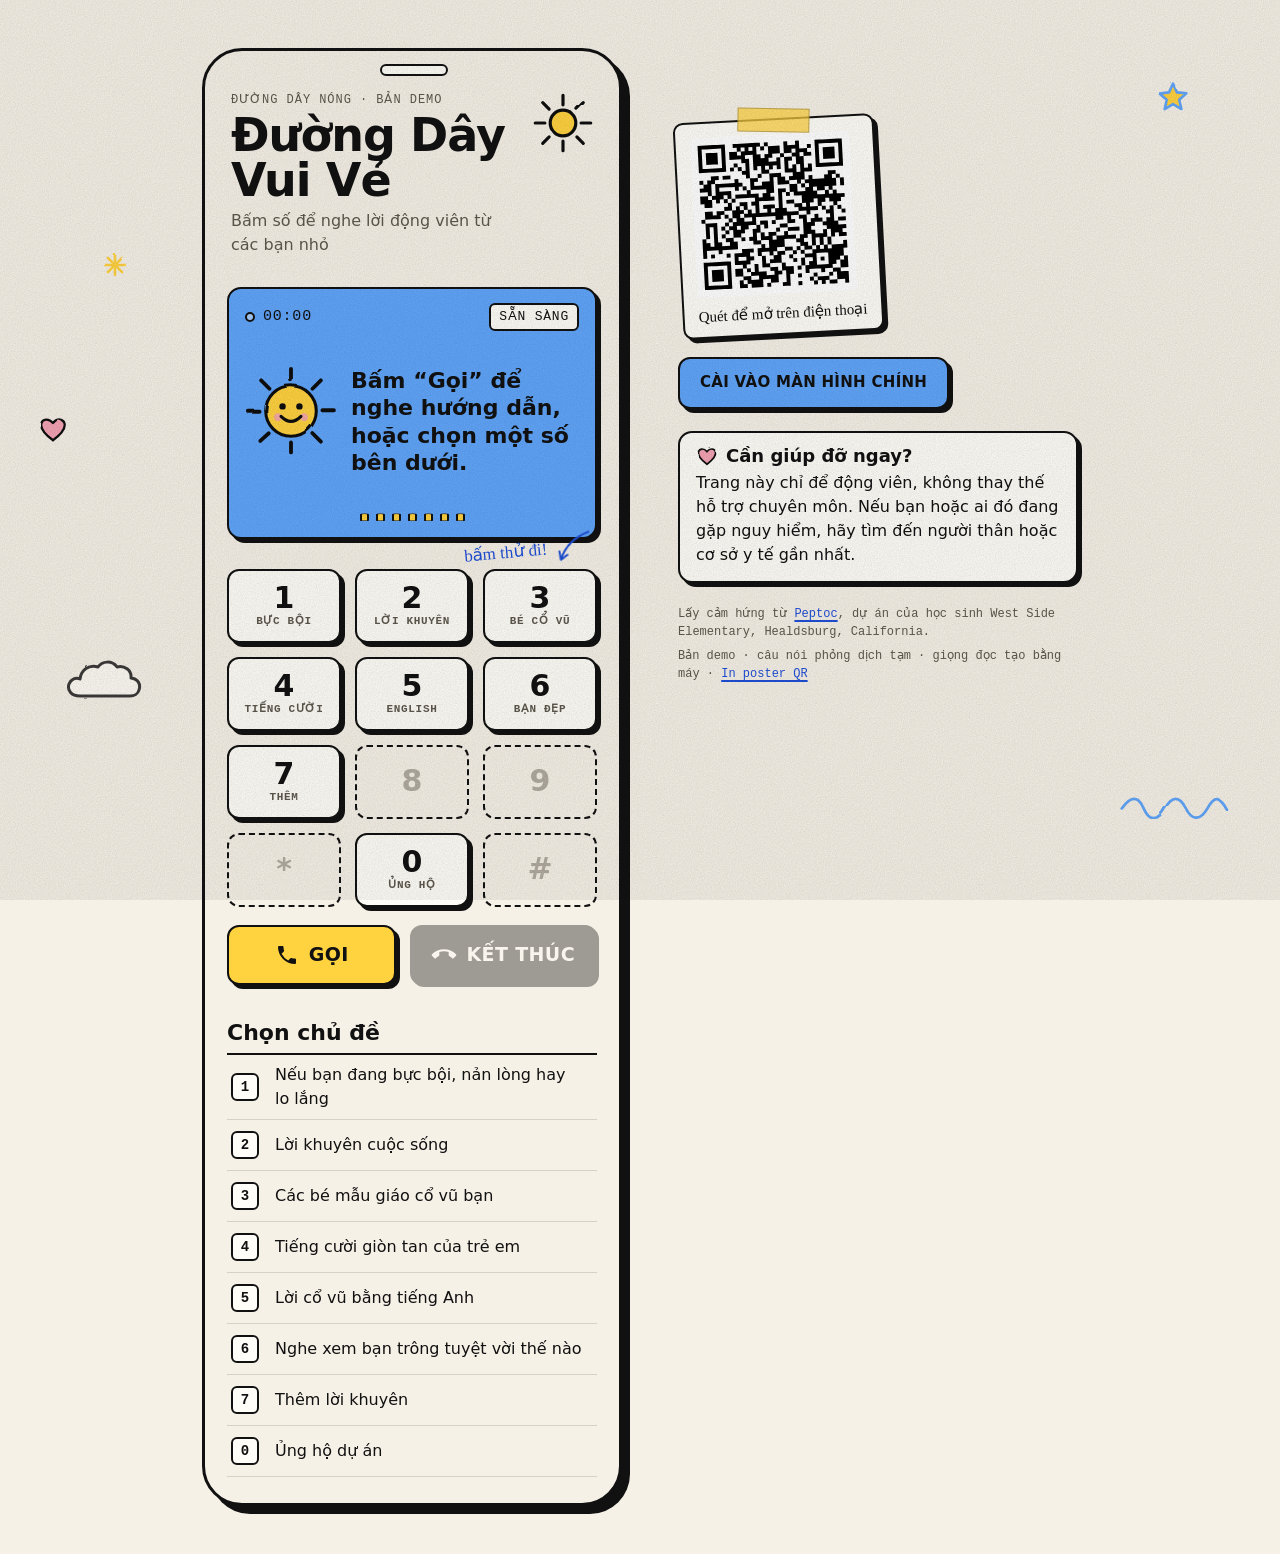
==== commit 388390cb: "Lighter blue key visual (#60A5FA) with dark text for contrast; recolor icons, manifest, poster" ====
--- a/web/index.html
+++ b/web/index.html
@@ -4,7 +4,7 @@
   <meta charset="utf-8">
   <meta name="viewport" content="width=device-width, initial-scale=1, viewport-fit=cover">
   <meta name="description" content="Bấm số để nghe lời động viên từ các bạn nhỏ.">
-  <meta name="theme-color" content="#1F4FD8">
+  <meta name="theme-color" content="#60A5FA">
   <meta name="apple-mobile-web-app-capable" content="yes">
   <meta name="apple-mobile-web-app-title" content="Vui Vẻ">
   <title>Đang tải…</title>
--- a/web/style.css
+++ b/web/style.css
@@ -4,13 +4,13 @@
   --card: #FFFDF8;
   --ink: #111111;
   --muted: #5E584D;
-  --blue: #1F4FD8;
-  --blue-deep: #173CA6;
+  --blue: #60A5FA;      /* key visual fill (light blue); text on it is always dark */
+  --blue-ink: #1F4FD8;  /* blue used as TEXT on paper — the light fill would fail contrast */
   --yellow: #FFD23F;
   --pink: #F4A3B4;
   --rule: rgba(17, 17, 17, 0.14);
   --shadow: #111111;
-  --on-blue: #FFFDF8;
+  --on-blue: #111111;
   --hard: 4px 4px 0 var(--shadow);
   --spring: cubic-bezier(0.3, 1.7, 0.5, 1);
   --display: "Arial Black", "Segoe UI Black", "Helvetica Neue", system-ui, sans-serif;
@@ -26,8 +26,7 @@
     --card: #1D2028;
     --ink: #F3EEE4;
     --muted: #B7AFA2;
-    --blue: #3D6BF2;
-    --blue-deep: #2B55D6;
+    --blue-ink: #8FB0FF;
     --rule: rgba(243, 238, 228, 0.16);
     --shadow: #5A6070; /* black would vanish on the dark paper; keep the hard offset visible */
     --pink: #E58FA3;
@@ -50,8 +49,7 @@
 
 .mono { font-family: var(--mono); }
 .hand { font-family: var(--hand); }
-a { color: var(--blue); text-underline-offset: 3px; text-decoration-thickness: 2px; }
-@media (prefers-color-scheme: dark) { a { color: #8FB0FF; } }
+a { color: var(--blue-ink); text-underline-offset: 3px; text-decoration-thickness: 2px; }
 
 /* ---------- texture & background doodles ---------- */
 .grain {
@@ -105,6 +103,8 @@
   background: var(--blue); color: var(--on-blue);
   padding: 14px 16px 16px;
 }
+/* inside the light-blue panel, "ink" must stay dark in both themes (sun face, chip text, wave borders) */
+.call > * { --ink: #111111; --card: #FFFDF8; }
 .onair { position: absolute; left: 0; right: 0; top: 0; height: 5px; background: var(--yellow); transform: scaleX(0); transform-origin: left; }
 body[data-state="playing"] .onair { transform: scaleX(1); }
 body[data-state="playing"] .rec i { background: #FF4D3D; }
@@ -116,9 +116,9 @@
 
 .caller { display: grid; grid-template-columns: 92px 1fr; gap: 14px; align-items: center; margin: 14px 0 10px; }
 .mascot { position: relative; width: 92px; height: 92px; }
-.ring { position: absolute; inset: 10px; border: 3px solid var(--yellow); border-radius: 50%; opacity: 0; }
+.ring { position: absolute; inset: 10px; border: 3px solid #FFFDF8; border-radius: 50%; opacity: 0; }
 .sun { position: relative; width: 100%; height: 100%; filter: url(#rough); overflow: visible; }
-.sun .rays path { stroke: var(--yellow); stroke-width: 6; stroke-linecap: round; fill: none; }
+.sun .rays path { stroke: var(--ink); stroke-width: 5; stroke-linecap: round; fill: none; }
 .sun .disc { fill: var(--yellow); stroke: var(--ink); stroke-width: 4; }
 .sun .cheek { fill: var(--pink); opacity: 0.85; }
 .sun .eyes circle { fill: var(--ink); }
@@ -133,8 +133,6 @@
   font: 800 22px/1.25 var(--body); color: var(--on-blue);
 }
 .caption.long { font-size: 15px; font-weight: 600; line-height: 1.45; }
-/* yellow on blue only passes AA as large text, so long (small) captions stay white */
-body[data-state="playing"] .caption:not(.long) { color: var(--yellow); }
 
 .wave { display: flex; align-items: flex-end; justify-content: center; gap: 7px; height: 34px; }
 .wave i {
@@ -146,9 +144,8 @@
 
 /* ---------- keypad ---------- */
 .pad { position: relative; }
-.hint { position: absolute; right: 2px; top: -34px; margin: 0; font-size: 17px; color: var(--blue); transform: rotate(-5deg); display: flex; align-items: center; gap: 2px; pointer-events: none; }
-.hint svg { width: 46px; height: 32px; fill: none; stroke: var(--blue); stroke-width: 2.6; stroke-linecap: round; filter: url(#rough); transform: scaleX(-1) rotate(10deg); }
-@media (prefers-color-scheme: dark) { .hint, .hint svg { color: #8FB0FF; stroke: #8FB0FF; } }
+.hint { position: absolute; right: 2px; top: -34px; margin: 0; font-size: 17px; color: var(--blue-ink); transform: rotate(-5deg); display: flex; align-items: center; gap: 2px; pointer-events: none; }
+.hint svg { width: 46px; height: 32px; fill: none; stroke: var(--blue-ink); stroke-width: 2.6; stroke-linecap: round; filter: url(#rough); transform: scaleX(-1) rotate(10deg); }
 body.touched .hint { opacity: 0; transform: rotate(-5deg) translateY(-6px); transition: opacity 0.4s, transform 0.4s; }
 
 .keypad { display: grid; grid-template-columns: repeat(3, 1fr); gap: 14px; }
@@ -233,10 +230,9 @@
   background: var(--yellow); border-radius: 3px 10px 4px 12px / 9px 3px 11px 4px;
   transform: scaleX(0); transform-origin: left; transition: transform 0.35s ease-out;
 }
-.menu .now { display: none; font: 15px/1 var(--hand); color: var(--blue); transform: rotate(-4deg); white-space: nowrap; }
+.menu .now { display: none; font: 15px/1 var(--hand); color: var(--blue-ink); transform: rotate(-4deg); white-space: nowrap; }
 .menu .now i { display: inline-block; width: 3px; height: 12px; margin-right: 2px; background: currentColor; border-radius: 1px; transform: scaleY(0.6); transform-origin: bottom; }
 .menu .now i:nth-child(3) { margin-right: 6px; }
-@media (prefers-color-scheme: dark) { .menu .now { color: #8FB0FF; } }
 .menu button.active .label::before { transform: scaleX(1); }
 .menu button.active .label { color: #111; }
 .menu button.active .num { background: var(--yellow); color: #111; }
@@ -284,7 +280,7 @@
 .particle.c2 { color: var(--pink); }
 
 /* ---------- focus ---------- */
-:focus-visible { outline: 3px solid var(--blue); outline-offset: 3px; }
+:focus-visible { outline: 3px solid var(--blue-ink); outline-offset: 3px; }
 @media (prefers-color-scheme: dark) { :focus-visible { outline-color: var(--yellow); } }
 
 /* ---------- desktop: phone frame + side column ---------- */
